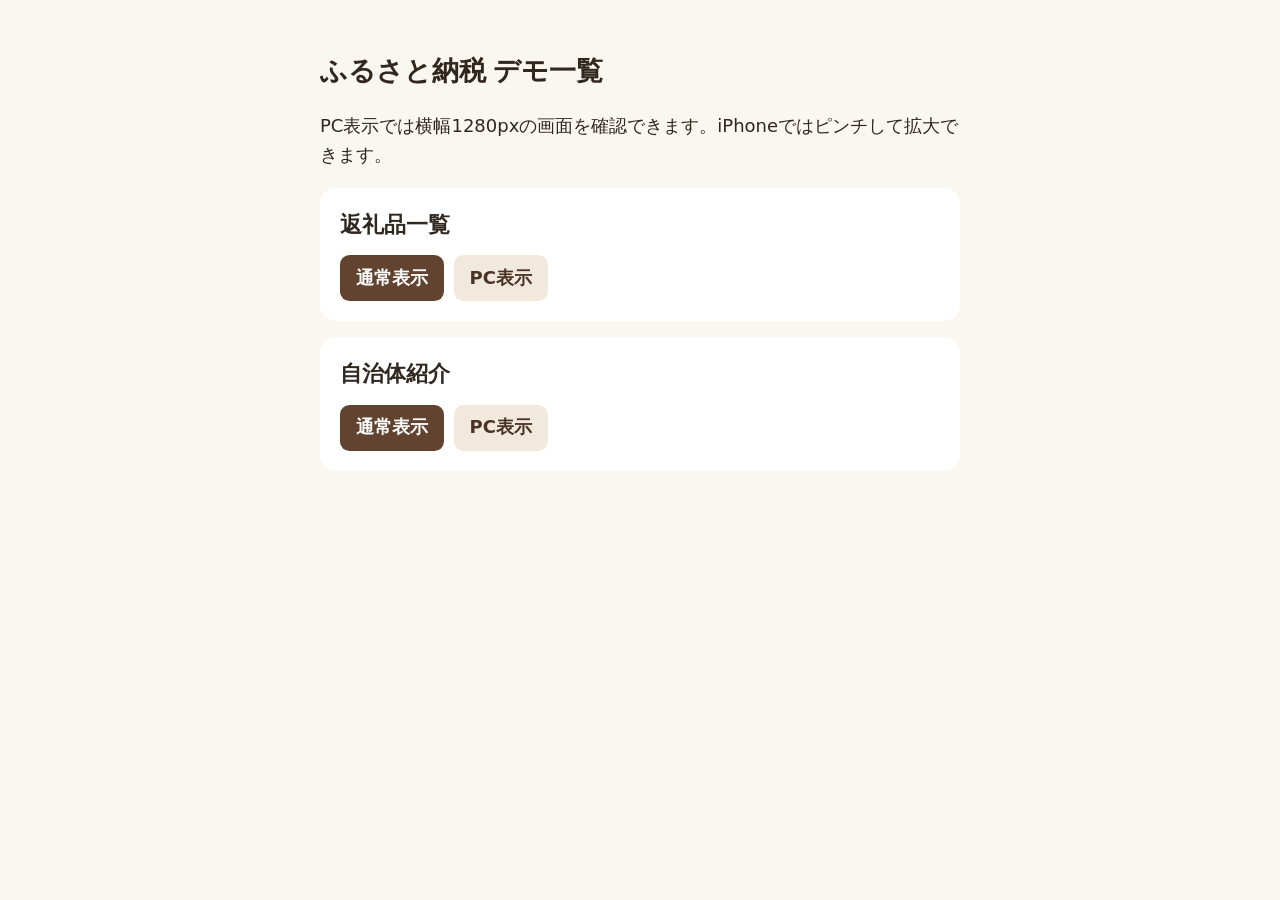
==== index.html @ 458409cf "Publish mobile and desktop design previews" ====
<!doctype html>
<html lang="ja">
<head>
  <meta charset="utf-8">
  <meta name="viewport" content="width=device-width, initial-scale=1">
  <title>ふるさと納税 デモ一覧</title>
  <style>
    * { box-sizing: border-box; }
    body { margin: 0; background: #faf7f0; color: #30271f; font: 18px/1.6 system-ui, sans-serif; }
    main { max-width: 42rem; margin: auto; padding: 2rem 1rem; }
    h1, h2 { font-family: "Hiragino Mincho ProN", serif; }
    h1 { font-size: 1.7rem; }
    h2 { margin: 0 0 .8rem; font-size: 1.35rem; }
    section { background: white; border-radius: 1rem; margin: 1rem 0; padding: 1.25rem; }
    nav { display: flex; flex-wrap: wrap; gap: .6rem; }
    a { padding: .55rem 1rem; border-radius: .6rem; color: #483325; background: #f2e9dd; text-decoration: none; font-weight: bold; }
    a:first-child { background: #62432f; color: white; }
  </style>
</head>
<body>
  <main>
    <h1>ふるさと納税 デモ一覧</h1>
    <p>PC表示では横幅1280pxの画面を確認できます。iPhoneではピンチして拡大できます。</p>
    <section><h2>返礼品一覧</h2><nav aria-label="返礼品一覧の表示"><a href="prototypes/top-codex-1/index.html">通常表示</a><a href="prototypes/top-codex-1/index.html?view=desktop">PC表示</a></nav></section>
    <section><h2>自治体紹介</h2><nav aria-label="自治体紹介の表示"><a href="prototypes/municipality-claude/index.html">通常表示</a><a href="prototypes/municipality-claude/index.html?view=desktop">PC表示</a></nav></section>
  </main>
</body>
</html>
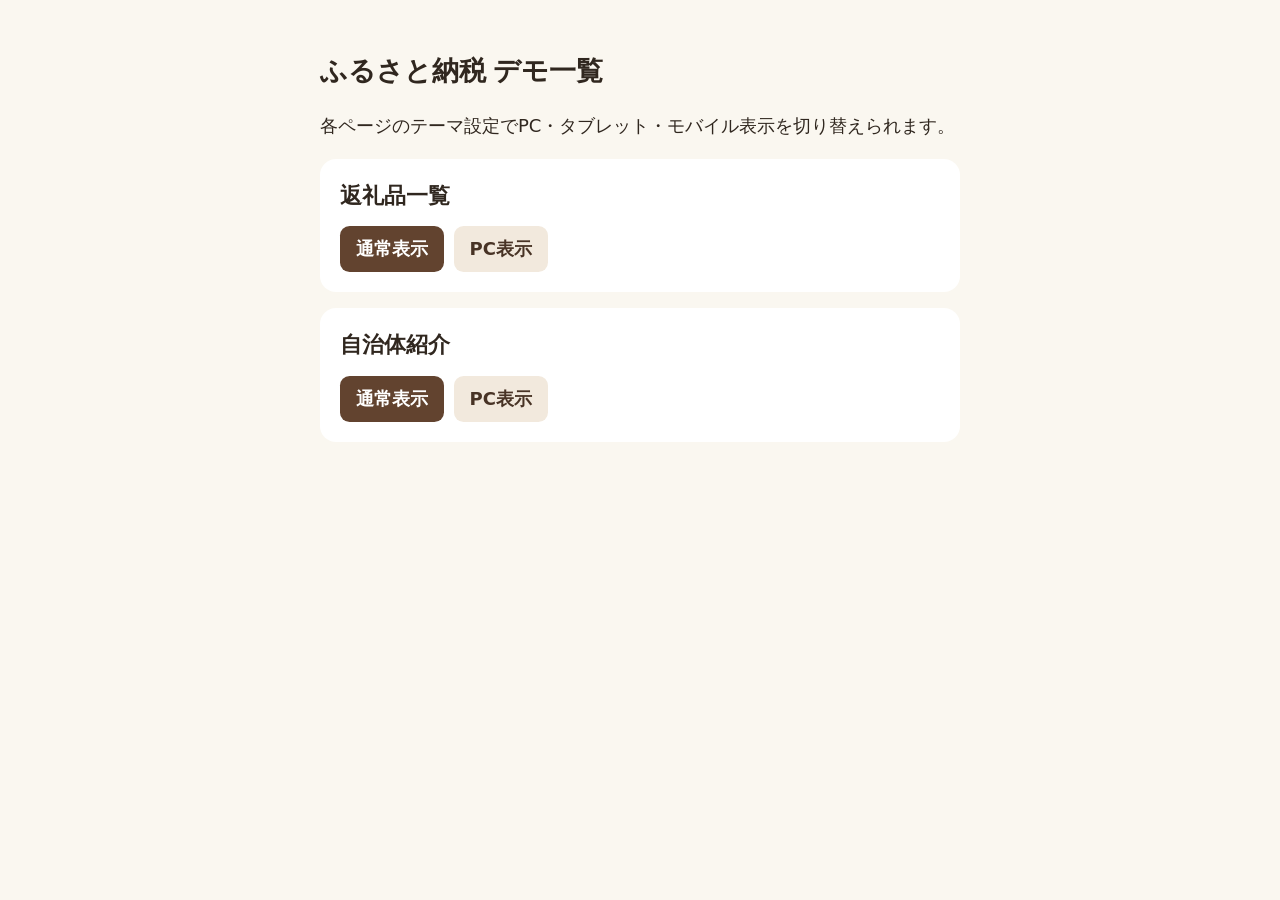
==== commit 4226dbb0: "Switch demo viewport sizes from the theme toolbar" ====
--- a/index.html
+++ b/index.html
@@ -20,7 +20,7 @@
 <body>
   <main>
     <h1>ふるさと納税 デモ一覧</h1>
-    <p>PC表示では横幅1280pxの画面を確認できます。iPhoneではピンチして拡大できます。</p>
+    <p>各ページのテーマ設定でPC・タブレット・モバイル表示を切り替えられます。</p>
     <section><h2>返礼品一覧</h2><nav aria-label="返礼品一覧の表示"><a href="prototypes/top-codex-1/index.html">通常表示</a><a href="prototypes/top-codex-1/index.html?view=desktop">PC表示</a></nav></section>
     <section><h2>自治体紹介</h2><nav aria-label="自治体紹介の表示"><a href="prototypes/municipality-claude/index.html">通常表示</a><a href="prototypes/municipality-claude/index.html?view=desktop">PC表示</a></nav></section>
   </main>
